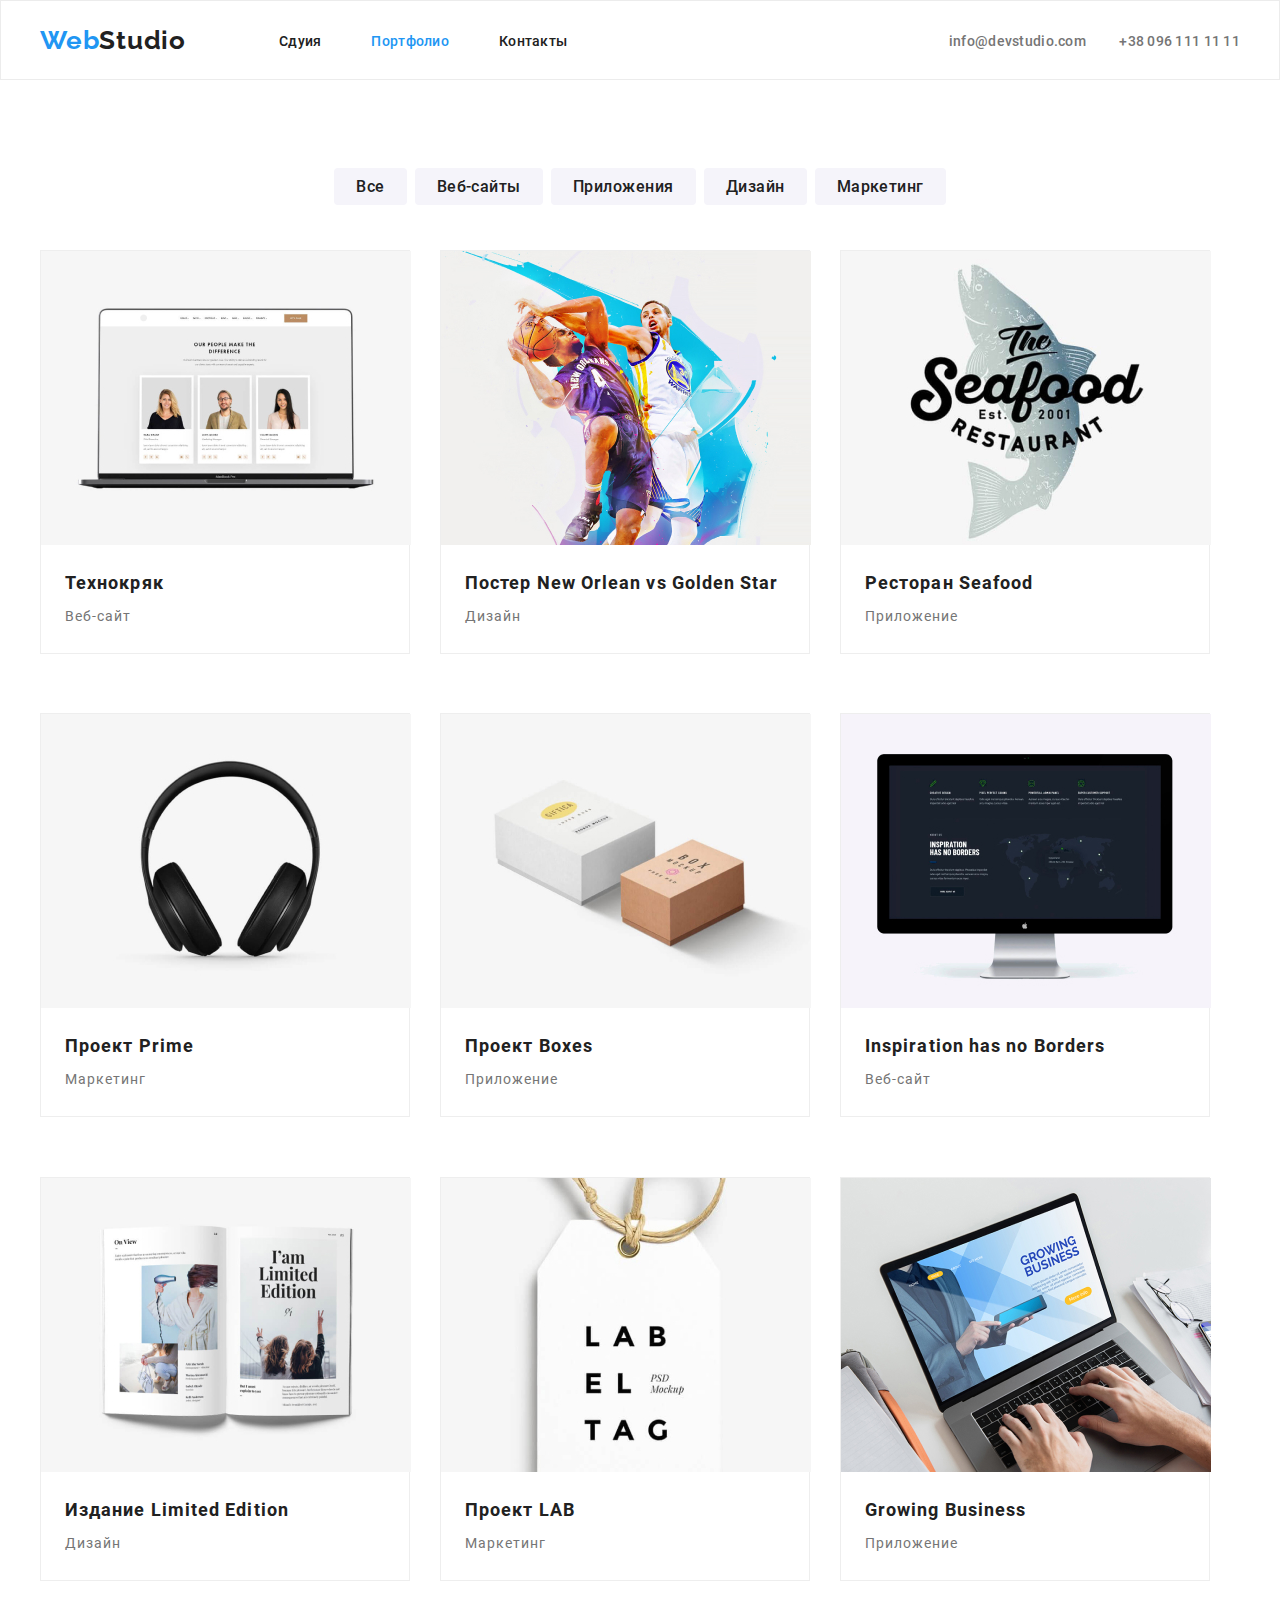
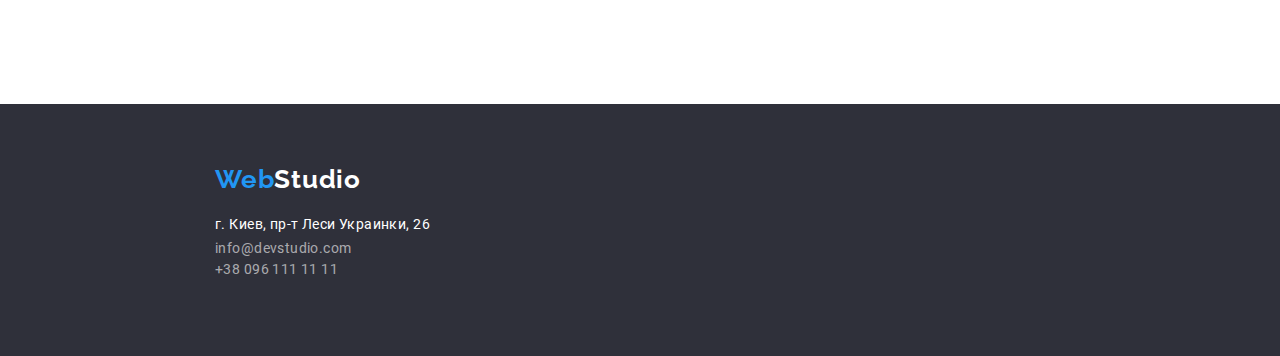
==== portfolio.html @ defc42d8 "Создание страниц index и portfolio" ====
<!DOCTYPE html>
<html lang="en">

<head>
    <meta charset="UTF-8" />
    <meta name="viewport" content="width=device-width, initial-scale=1.0" />
    <title>My third homework</title>
    <link rel="stylesheet" href="https://cdnjs.cloudflare.com/ajax/libs/modern-normalize/1.0.0/modern-normalize.min.css">
    <link href="https://fonts.googleapis.com/css2?family=Raleway:wght@700&display=swap" rel="stylesheet">
    <link rel="stylesheet" href="./css/styles.css">
</head>
<body>
    <!--hat-->
    <header class="had hag-port">
        <div class="container">
            <nav class="nav">
                <a class="logo logo-container" href="./index.html">Web<span class="logo-second">Studio</span></a>
                <ul class="menu-nav">
                    <li class="menu-item"><a href="./index.html" class="link">Сдуия</a></li>
                    <li class="menu-item"><a href="./portfolio.html" class="link current">Портфолио</a></li>
                    <li class="menu-item"><a href="#contacts" class="link">Контакты</a></li>
                </ul>
                <div class="cotacts-nav">
                    <a href="mailto:info@devstudio.com" class="link">info@devstudio.com</a>
                    <a href="tel:+380961111111" class="link">+38 096 111 11 11</a>
                </div>
            </nav>
        </div>
    </header>
    <!-- button-content -->
         <div class="container">
            <ul class="nav-content">
                <li class="element-cont">
                    <a href="" class="btn-port link">Все</a>
                </li>
                <li class="element-cont">
                    <a href="" class="btn-port link">Веб-сайты</a>
                </li>
                <li class="element-cont">
                    <a href="" class="btn-port link">Приложения</a>
                </li>
                <li class="element-cont">
                    <a href="" class="btn-port link">Дизайн</a>
                </li>
                <li class="element-cont">
                    <a href="" class="btn-port link">Маркетинг</a>
                </li>
            </ul>
        </div>
    <!-- content -->
    <section class="content-section">
        <h1 style="display: none;">Контент</h1>
        <div class="container-content">
            <ul class="container-fillihg">
                <li class="element">
                    <img src="./imges/technokriak.jpg" class="img-element" alt="laptop">
                    <b class="item-content">Технокряк</b>
                    <a href="/" class="link link-element">Веб-сайт</a>     
                </li>
                <li class="element">
                    <img src="./imges/design.jpg" alt="basketball players">
                    <b class="item-content">Постер New Orlean vs Golden Star</b>
                    <a href="/" class="link link-element">Дизайн</a>
                </li>
                <li class="element">
                    <img src="./imges/applications.jpg" alt="restaurant logo">
                    <b class="item-content">Ресторан Seafood</b>
                    <a href="/" class="link link-element">Приложение</a>
                </li>
                <li class="element">
                    <img src="./imges/marceting.jpg" alt="headphones">
                    <b class="item-content">Проект Prime</b>
                    <a href="/" class="link link-element">Маркетинг</a>
                </li>
                <li class="element">
                    <img src="./imges/application2.jpg" alt="boxes">
                    <b class="item-content">Проект Boxes</b>
                    <a href="/" class="link link-element">Приложение</a>
                </li>
                <li class="element">
                    <img src="./imges/web-site.jpg" alt="monitor">
                    <b class="item-content">Inspiration has no Borders</b>
                    <a href="/" class="link link-element">Веб-сайт</a>
                </li>
                <li class="element">
                    <img src="./imges/design2.jpg" alt="book">
                    <b class="item-content">Издание Limited Edition</b>
                    <a href="/" class="link link-element">Дизайн</a></li>
                <li class="element">
                    <img src="./imges/marceting2.jpg" alt="tag">
                    <b class="item-content">Проект LAB</b>
                    <a href="/" class="link link-element">Маркетинг</a>
                </li>
                <li class="element">
                    <img src="./imges/applications3.jpg" alt="working on a laptop">
                    <b class="item-content">Growing Business</b>
                    <a href="/" class="link link-element">Приложение</a>
                </li>
            </ul>
        </div>
    </section>
    <!--cellar-->
    <footer class="cellar">
        <div class="container-footer">
            <div class="logo-cellar"><a href="index.html" class="link"><span class="footer-logo">Web</span><span
                        class="footer-logo-second">Studio</span></a></div>
            <div class="container-contacts">
                <address id="contacts">
                    <div class="container-address">
                        <a href="https://goo.gl/maps/hYyRJfA977tLsEAp6" class="footer-map link" target="_blank"
                            rel="noreferrer noopener">г.
                            Киев, пр-т Леси Украинки, 26</a>
                        <a href="mailto:info@devstudio.com" class="connetion link">info@devstudio.com</a>
                        <a href="tel:+380961111111" class="connetion link">+38 096 111 11 11</a>
                    </div>
                </address>
            </div>
        </div>
    </footer>
    </body>   
    </html>
---- css/styles.css ----
/* roboto-regular - latin_cyrillic */
@font-face {
  font-family: "Roboto";
  font-style: normal;
  font-weight: 400;
  src: url("../fonts/roboto//roboto-v20-latin_cyrillic-regular.eot");
  src: local("Roboto"), local("Roboto-Regular"),
    url("../fonts/roboto//roboto-v20-latin_cyrillic-regular.eot?#iefix")
      format("embedded-opentype"),
    url("../fonts/roboto//roboto-v20-latin_cyrillic-regular.woff2")
      format("woff2"),
    url("../fonts/roboto//roboto-v20-latin_cyrillic-regular.woff")
      format("woff"),
    url("../fonts/roboto//roboto-v20-latin_cyrillic-regular.ttf")
      format("truetype"),
    url("../fonts/roboto//roboto-v20-latin_cyrillic-regular.svg#Roboto")
      format("svg");
}
/* roboto-500 - latin_cyrillic */
@font-face {
  font-family: "Roboto";
  font-style: normal;
  font-weight: 500;
  src: url("../fonts/roboto//roboto-v20-latin_cyrillic-500.eot");
  src: local("Roboto Medium"), local("Roboto-Medium"),
    url("../fonts/roboto//roboto-v20-latin_cyrillic-500.eot?#iefix")
      format("embedded-opentype"),
    url("../fonts/roboto//roboto-v20-latin_cyrillic-500.woff2") format("woff2"),
    url("../fonts/roboto//roboto-v20-latin_cyrillic-500.woff") format("woff"),
    url("../fonts/roboto//roboto-v20-latin_cyrillic-500.ttf") format("truetype"),
    url("../fonts/roboto//roboto-v20-latin_cyrillic-500.svg#Roboto")
      format("svg");
}
/* roboto-700 - latin_cyrillic */
@font-face {
  font-family: "Roboto";
  font-style: normal;
  font-weight: 700;
  src: url("../fonts/roboto//roboto-v20-latin_cyrillic-700.eot");
  src: local("Roboto Bold"), local("Roboto-Bold"),
    url("../fonts/roboto//roboto-v20-latin_cyrillic-700.eot?#iefix")
      format("embedded-opentype"),
    url("../fonts/roboto//roboto-v20-latin_cyrillic-700.woff2") format("woff2"),
    url("../fonts/roboto//roboto-v20-latin_cyrillic-700.woff") format("woff"),
    url("../fonts/roboto//roboto-v20-latin_cyrillic-700.ttf") format("truetype"),
    url("../fonts/roboto//roboto-v20-latin_cyrillic-700.svg#Roboto")
      format("svg");
}

/* font-family: "Raleway", sans-serif; */

:root {
  --main-text-cl: #757575;
  --link-text-cl: #2196f3;
  --black-text: #212121;
  --second-fon: #f5f4fa;
  --wight-text: #ffffff;
  --cellar-fon: #2f303a;
  --team-fon: #f5f4fa;
}

html {
  box-sizing: border-box;
}

body {
  font-family: "Roboto";
  font-size: 14px;
  line-height: 1.71;
  letter-spacing: 0.2em;
  color: var(--main-text-cl);
}

img {
  display: block;
  /* max-width: 100px; */
  height: auto;
}

.had {
  background-color: var(--wight-text);
  height: 80px;
}
.hag-port {
  background-color: var(--wight-text);
  border: 1px solid #ececec;
  margin-left: 0;
  margin-right: 0;
}

.container {
  width: 1230px;
  margin: 0 auto;
  padding-left: 15px;
  padding-right: 15px;
}
.container-nav {
  display: inline-flex;
}

.nav .link.current {
  color: var(--link-text-cl);
}
.logo {
  font-family: Raleway;
  font-weight: 700;
  font-size: 26px;
  line-height: 1.192;
  letter-spacing: 0.03em;
  color: #2196f3;
  text-decoration: none;
}
.logo-second {
  font-family: Raleway;
  font-weight: 700;
  font-size: 26px;
  line-height: 1.192;
  letter-spacing: 0.03em;
  color: #212121;
}

.logo-container {
  margin-right: 93px;
  margin-top: 24px;
  margin-bottom: 25px;
}

.nav {
  font-family: Roboto;
  font-weight: 500;
  font-size: 14px;
  line-height: 1.142;
  letter-spacing: 0.02em;
  color: var(--black-text);
  text-decoration: none;
  list-style: none;

  display: flex;
  align-items: center;
}

.cotacts-nav {
  color: var(--main-text-cl);

  margin-left: auto;
}

.cotacts-nav .link + .link {
  margin-left: 30px;
}

.link {
  color: inherit;
  text-decoration: none;
}

.link:hover,
.link:focus {
  color: var(--link-text-cl);
}

.menu-nav {
  margin-top: 0;
  margin-bottom: 0;
  list-style: none;
  display: inline-flex;
  padding-left: 0px;
}

.menu-item {
  display: block;
  padding-top: 32px;
  padding-bottom: 32px;
}

.menu-item:not(:last-child) {
  margin-right: 50px;
}

.container-hero {
  width: 1600px;
  margin: 0 auto;
  padding-left: 15px;
  padding-right: 15px;
}

.hero {
  text-align: center;
  margin-bottom: 94px;
  height: 600px;
}
.hero-title {
  margin-top: 0;
  margin-bottom: 30px;
  margin-left: 452px;
  margin-right: 452px;
  padding-top: 200px;
  font-family: Roboto;
  font-weight: 900;
  font-size: 44px;
  line-height: 1.36;
  letter-spacing: 0.06em;
  text-transform: uppercase;
  color: var(--wight-text);
  width: 696px;
}

.btn-port:hover,
.btn-port:focus {
  background-color: var(--link-text-cl);
  box-shadow: 0px 3px 1px rgba(0, 0, 0, 0.1), 0px 1px 2px rgba(0, 0, 0, 0.08),
    0px 2px 2px rgba(0, 0, 0, 0.12);
  color: var(--wight-text);
}

.btn-port:active {
  background-color: var(--link-text-cl);
  box-shadow: 0px 3px 1px rgba(0, 0, 0, 0.1), 0px 1px 2px rgba(0, 0, 0, 0.08),
    0px 2px 2px rgba(0, 0, 0, 0.12);
  color: var(--wight-text);
}

.btn-port {
  background: var(--second-fon);
  width: 73px;
  padding-right: 22px;
  padding-left: 22px;
  padding-top: 9px;
  padding-bottom: 9px;
  border-radius: 4px;
  text-align: center;
  border: none;
  font-family: "Roboto";
  font-weight: 500;
  font-size: 16px;
  line-height: 1.62;
  letter-spacing: 0.03em;
  color: var(--black-text);
}

.btn {
  display: block;
  border: none;
  padding-right: 32px;
  padding-left: 32px;
  padding-top: 10px;
  padding-bottom: 10px;
  color: var(--wight-text);
  background: var(--link-text-cl);
  box-shadow: 0px 4px 4px rgba(0, 0, 0, 0.15);
  border-radius: 4px;
  text-align: center;
  width: 200px;
  height: 50px;
  margin-bottom: 200px;
  margin-left: auto;
  margin-right: auto;
}

.btn-position {
  padding-bottom: 210px;
}

.btn-content {
  display: inline-block;
  font-family: inherit;
  font-weight: 500;
  font-size: 16px;
  line-height: 1.62;
  text-align: center;
  letter-spacing: 0.03em;
  color: var(--title-text-cl);
  border-radius: 4px;
}

.nav-content {
  display: flex;
  justify-content: center;
  list-style: none;
  margin-bottom: 0;
  margin-top: 0;
  padding-left: 0px;
  padding-top: 94px;
  padding-bottom: 50px;
}

.element-cont {
  margin-right: 8px;
}

.nav-content .element-cont:last-of-type {
  margin-right: 0px;
}

.content-section {
  padding-bottom: 94px;
}

.item-content {
  display: block;
  padding-top: 20px;
  padding-bottom: 4px;
  padding-left: 24px;
}

.container-content {
  width: 1230px;
  padding-left: 15px;
  padding-right: 15px;
  margin-left: auto;
  margin-right: auto;
}

.container-fillihg .link {
  padding-bottom: 20px;
  display: block;
  padding-left: 24px;
  letter-spacing: 1px;
}

.container-fillihg b {
  font-family: Roboto;
  font-style: normal;
  font-size: 18px;
  line-height: 2;
  letter-spacing: 0.06em;
  color: var(--black-text);
}

.container-fillihg {
  display: flex;
  flex-wrap: wrap;
  list-style: none;
  padding-left: 0;
  margin-top: 0px;
  margin-bottom: 0;
  width: 1170px;
  height: 1360px;
}

.element {
  width: 370px;
  height: 404px;
  margin-right: 30px;
  margin-bottom: 30px;
  border: 1px solid #eeeeee;
}

.element:nth-child(3n) {
  margin-right: 0;
}

.element:nth-last-child(-n + 3) {
  margin-bottom: 0;
}

.element:hover {
  background: #ffffff;
  border: 1px solid #eeeeee;
  box-shadow: 0px 1px 1px rgba(0, 0, 0, 0.12), 0px 4px 4px rgba(0, 0, 0, 0.06),
    1px 4px 6px rgba(0, 0, 0, 0.16);
}

.features-section {
  list-style: none;
}

.img-element {
  margin-right: 0;
}

.container-features img {
  margin-left: auto;
  margin-right: auto;
  margin-bottom: 55px;
}

.container-features {
  display: inline-flex;
  margin-top: 0;
  margin-bottom: 0;
  list-style: none;
}

.section-features {
  background-color: var(--wight-text);
  padding-bottom: 94px;
}
.container-features .section-label {
  display: flex;
  margin-bottom: 0;
  margin-top: 0;
}

.text {
  font-family: Roboto;
  font-weight: normal;
  font-size: 14px;
  line-height: 171%;
  letter-spacing: 0.03em;
  color: var(--main-text-cl);
  padding: 0px 30px 0px 0px;
  margin: 0;
}

.title-section-title {
  font-family: Roboto;
  font-weight: 700;
  font-size: 14px;
  line-height: 1.142;
  letter-spacing: 0.03em;
  text-transform: uppercase;
  color: var(--black-text);

  padding-bottom: 10px;
  margin-bottom: 0;
  margin-top: 0;
}

.container-activity {
  display: inline-flex;
}

.contsiner-activity {
  margin-top: 0px;
  padding-bottom: 94px;
}

.container-activity img {
  margin-right: 30px;
}

.container-activity img:nth-child(3n) {
  margin-right: 0;
}

.section-title {
  font-family: "Roboto";
  font-weight: 700;
  font-size: 36px;
  line-height: 1.166;
  text-align: center;
  letter-spacing: 0.03em;
  color: var(--black-text);

  padding-bottom: 50px;
  margin-bottom: 0;
  margin-top: 0;
}

.container-time {
  display: inline-flex;
  padding-left: 215px;
  padding-right: 0;
}

.section-team {
  width: 1600px;
  height: 648px;
  margin-left: auto;
  margin-right: auto;
  margin-top: 0px;
}

.team-title {
  font-family: "Roboto";
  font-weight: 500;
  font-size: 16px;
  line-height: 1.18;
  text-align: center;
  letter-spacing: 0.03em;
  color: var(--black-text);

  display: block;
  padding-top: 30px;
  padding-bottom: 10px;
}

.team {
  background-color: var(--team-fon);
}

.team h4 {
  padding-top: 94px;
}

.team p {
  font-family: Roboto;
  font-size: 16px;
  line-height: 1.18;
  text-align: center;
  letter-spacing: 0.03em;
  color: var(--main-text-cl);

  margin-top: 0;
  margin-bottom: 0;
  text-align: center;
  padding-bottom: 28px;
}

.conainer-time-item {
  width: 270px;
  height: 368px;
  margin-right: 30px;
  background-color: var(--wight-text);
  box-shadow: 0px 1px 3px rgba(0, 0, 0, 0.12), 0px 1px 1px rgba(0, 0, 0, 0.14),
    0px 2px 1px rgba(0, 0, 0, 0.2);
  border-radius: 0px 0px 4px 4px;
}

.conainer-time-item:nth-child(4n) {
  margin-right: 0;
}

.partners-section {
  padding-top: 94px;
  padding-bottom: 94px;
}

.container-partners {
  display: inline-flex;
  margin-top: 0;
  list-style: none;
  margin-bottom: 0;
}
.container-partners img {
  margin-right: 30px;
}

.container-partners img:nth-child(3n) {
  margin-right: 0;
}

.cellar {
  background-color: var(--cellar-fon);
  display: block;
}

.container-footer {
  width: 1600px;
  height: 252px;
  margin: 0 auto;
  padding-left: 215px;
}

.container-contacts {
  flex-wrap: wrap-reverse;
}

.footer-logo {
  font-family: Raleway;
  font-weight: 700;
  font-size: 26px;
  line-height: 1.192;
  letter-spacing: 0.03em;
  color: #2196f3;
}

.logo-cellar {
  padding-bottom: 20px;
  padding-top: 60px;
  padding-right: 0;
  padding-left: 0;
}

.footer-logo-second {
  font-family: Raleway;
  font-weight: 700;
  font-size: 26px;
  line-height: 1.192;
  letter-spacing: 0.03em;
  color: #ffffff;
}
.container-address {
  display: flex;
  flex-direction: column;
}

.container-address .link {
  width: 231px;
  height: 21px;
}

.footer-map {
  font-family: Roboto;
  font-size: 14px;
  line-height: 1.171;
  letter-spacing: 0.03em;
  color: var(--wight-text);
  font-style: normal;
  font-weight: normal;
  padding-bottom: 9px;
}

.connetion {
  padding-bottom: 9px;
  font-family: Roboto;
  font-style: normal;
  font-size: 14px;
  line-height: 171%;

  letter-spacing: 0.03em;

  color: rgba(255, 255, 255, 0.6);
}

.footer-social {
  font-family: Roboto;
  font-weight: 700;
  font-size: 14px;
  line-height: 1.142;
  letter-spacing: 0.03em;
  text-transform: uppercase;
  color: var(--wight-text);
}
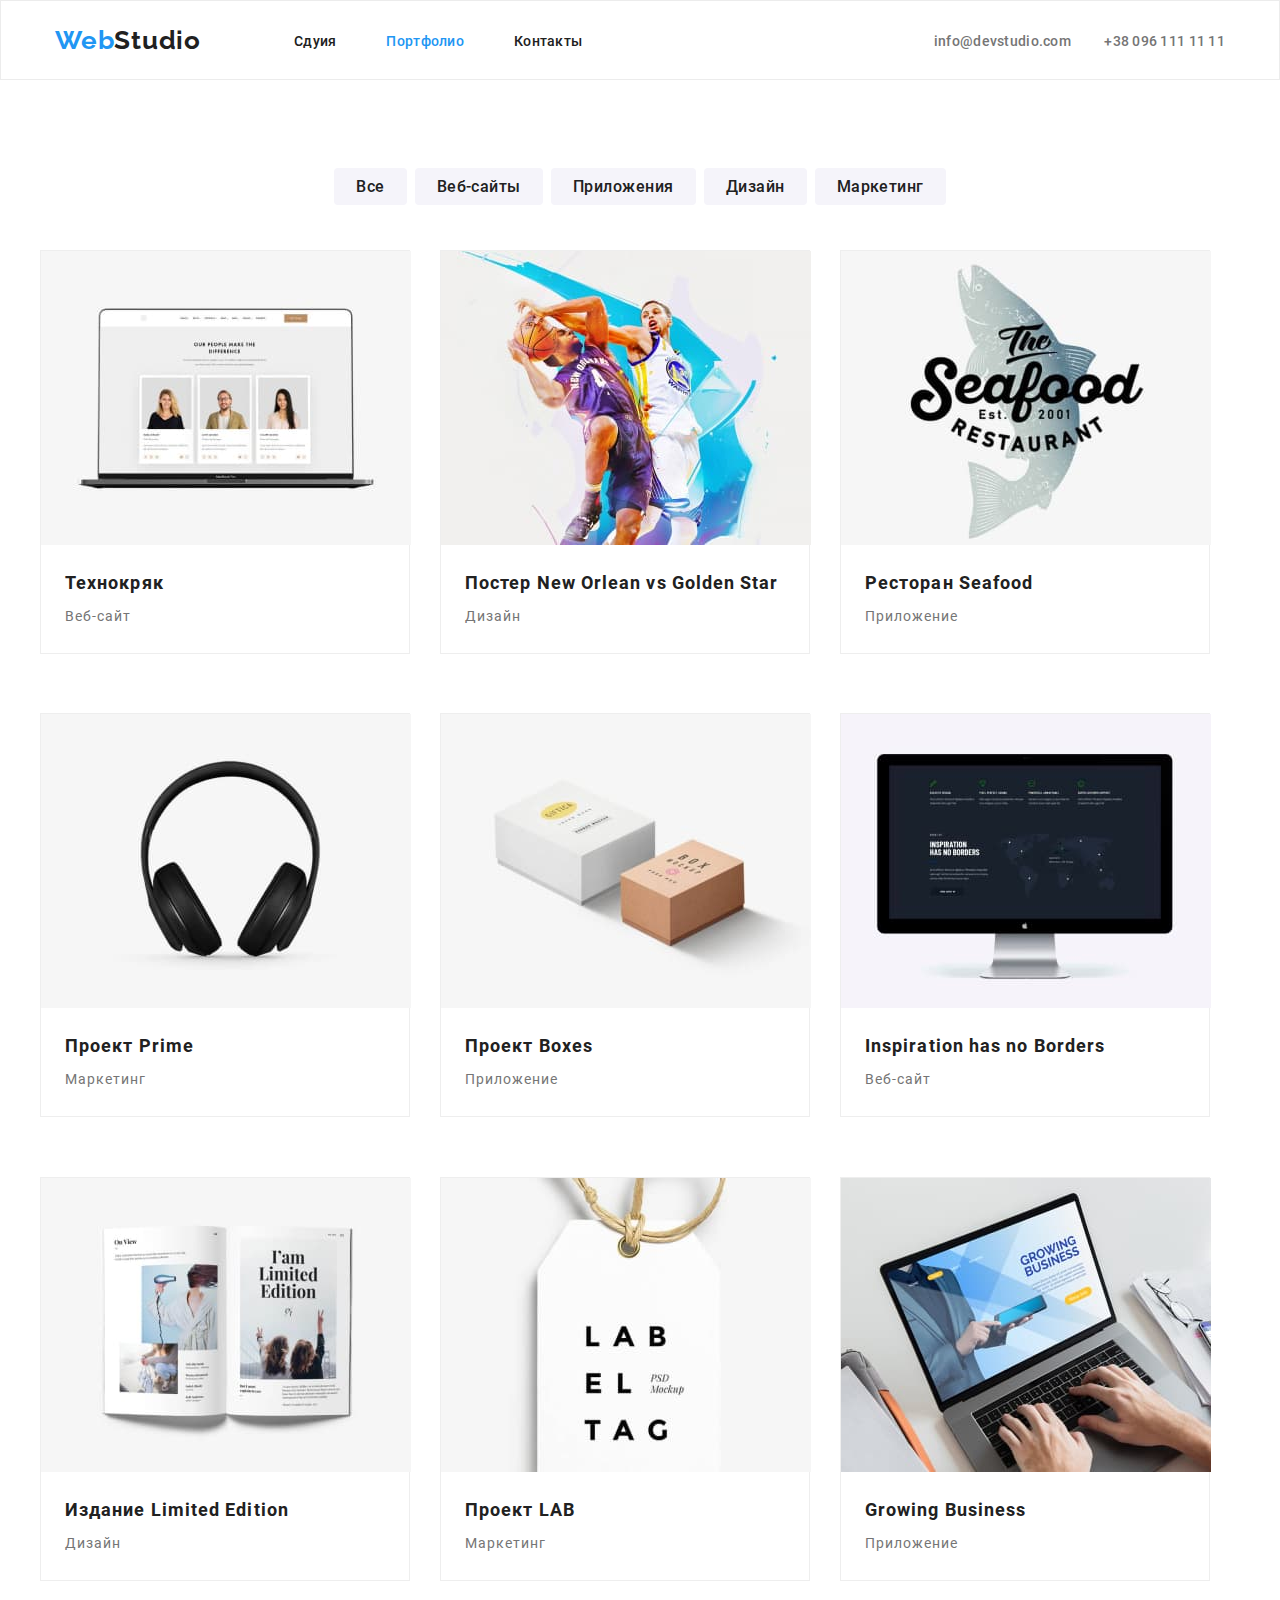
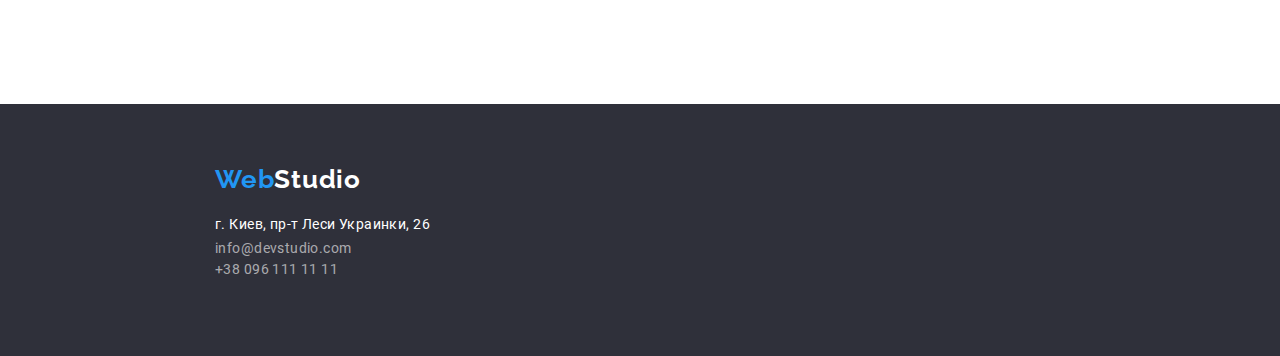
==== commit 7090caa5: "section partners" ====
--- a/portfolio.html
+++ b/portfolio.html
@@ -53,46 +53,46 @@
         <div class="container-content">
             <ul class="container-fillihg">
                 <li class="element">
-                    <img src="./imges/technokriak.jpg" class="img-element" alt="laptop">
+                    <img src="./images/technokriak.jpg" class="img-element" alt="laptop">
                     <b class="item-content">Технокряк</b>
                     <a href="/" class="link link-element">Веб-сайт</a>     
                 </li>
                 <li class="element">
-                    <img src="./imges/design.jpg" alt="basketball players">
+                    <img src="./images/design.jpg" alt="basketball players">
                     <b class="item-content">Постер New Orlean vs Golden Star</b>
                     <a href="/" class="link link-element">Дизайн</a>
                 </li>
                 <li class="element">
-                    <img src="./imges/applications.jpg" alt="restaurant logo">
+                    <img src="./images/applications.jpg" alt="restaurant logo">
                     <b class="item-content">Ресторан Seafood</b>
                     <a href="/" class="link link-element">Приложение</a>
                 </li>
                 <li class="element">
-                    <img src="./imges/marceting.jpg" alt="headphones">
+                    <img src="./images/marceting.jpg" alt="headphones">
                     <b class="item-content">Проект Prime</b>
                     <a href="/" class="link link-element">Маркетинг</a>
                 </li>
                 <li class="element">
-                    <img src="./imges/application2.jpg" alt="boxes">
+                    <img src="./images/application2.jpg" alt="boxes">
                     <b class="item-content">Проект Boxes</b>
                     <a href="/" class="link link-element">Приложение</a>
                 </li>
                 <li class="element">
-                    <img src="./imges/web-site.jpg" alt="monitor">
+                    <img src="./images/web-site.jpg" alt="monitor">
                     <b class="item-content">Inspiration has no Borders</b>
                     <a href="/" class="link link-element">Веб-сайт</a>
                 </li>
                 <li class="element">
-                    <img src="./imges/design2.jpg" alt="book">
+                    <img src="./images/design2.jpg" alt="book">
                     <b class="item-content">Издание Limited Edition</b>
                     <a href="/" class="link link-element">Дизайн</a></li>
                 <li class="element">
-                    <img src="./imges/marceting2.jpg" alt="tag">
+                    <img src="./images/marceting2.jpg" alt="tag">
                     <b class="item-content">Проект LAB</b>
                     <a href="/" class="link link-element">Маркетинг</a>
                 </li>
                 <li class="element">
-                    <img src="./imges/applications3.jpg" alt="working on a laptop">
+                    <img src="./images/applications3.jpg" alt="working on a laptop">
                     <b class="item-content">Growing Business</b>
                     <a href="/" class="link link-element">Приложение</a>
                 </li>
--- a/css/styles.css
+++ b/css/styles.css
@@ -57,6 +57,7 @@
   --wight-text: #ffffff;
   --cellar-fon: #2f303a;
   --team-fon: #f5f4fa;
+  --icon-cl: #afb1b8;
 }
 
 html {
@@ -89,7 +90,7 @@
 }
 
 .container {
-  width: 1230px;
+  width: 1200px;
   margin: 0 auto;
   padding-left: 15px;
   padding-right: 15px;
@@ -188,6 +189,16 @@
   text-align: center;
   margin-bottom: 94px;
   height: 600px;
+  /* ;
+  width: 1600px;
+  margin-left: auto;
+  margin-right: auto; */
+
+  background-image: url(../imges/application-team.jpg);
+  background-position: center;
+  background-repeat: no-repeat;
+  object-fit: cover;
+  background-size: contain;
 }
 .hero-title {
   margin-top: 0;
@@ -369,22 +380,77 @@
   margin-right: 0;
 }
 
-.container-features img {
-  margin-left: auto;
-  margin-right: auto;
-  margin-bottom: 55px;
-}
-
 .container-features {
   display: inline-flex;
   margin-top: 0;
   margin-bottom: 0;
   list-style: none;
+  padding-left: 0;
+}
+
+.item-features {
+  margin-right: 30px;
+}
+
+.item-features:nth-child(4n) {
+  margin-right: 0;
+}
+
+.icon-one::before {
+  display: block;
+  content: "";
+  width: 270px;
+  height: 120px;
+  background-position: center;
+  background-repeat: no-repeat;
+  background-image: url(../imges/icon-one.png);
+  margin-bottom: 30px;
+  /* background-color: var(--second-fon);
+  border-radius: 4px; */
+}
+
+.icon-two::before {
+  display: block;
+  content: "";
+  width: 270px;
+  height: 120px;
+  background-position: center;
+  background-repeat: no-repeat;
+  background-image: url(../imges/icon-two.png);
+  margin-bottom: 30px;
+  /* background-color: var(--second-fon);
+  border-radius: 4px; */
+}
+
+.icon-three::before {
+  display: block;
+  content: "";
+  width: 270px;
+  height: 120px;
+  background-position: center;
+  background-repeat: no-repeat;
+  background-image: url(../imges/icon-three.png);
+  margin-bottom: 30px;
+  /* background-color: var(--second-fon);
+  border-radius: 4px; */
+}
+
+.icon-fore::before {
+  display: block;
+  content: "";
+  width: 270px;
+  height: 120px;
+  background-position: center;
+  background-repeat: no-repeat;
+  background-image: url(../imges/icone-fore.png);
+  margin-bottom: 30px;
+  /* background-color: var(--second-fon);
+  border-radius: 4px; */
 }
 
 .section-features {
   background-color: var(--wight-text);
-  padding-bottom: 94px;
+  margin-bottom: 94px;
 }
 .container-features .section-label {
   display: flex;
@@ -396,10 +462,10 @@
   font-family: Roboto;
   font-weight: normal;
   font-size: 14px;
-  line-height: 171%;
+  line-height: 1.71;
   letter-spacing: 0.03em;
   color: var(--main-text-cl);
-  padding: 0px 30px 0px 0px;
+  padding: 0px 0px 0px 0px;
   margin: 0;
 }
 
@@ -412,8 +478,8 @@
   text-transform: uppercase;
   color: var(--black-text);
 
-  padding-bottom: 10px;
-  margin-bottom: 0;
+  padding-bottom: 0px;
+  margin-bottom: 10px;
   margin-top: 0;
 }
 
@@ -472,8 +538,8 @@
   color: var(--black-text);
 
   display: block;
-  padding-top: 30px;
-  padding-bottom: 10px;
+  margin-top: 30px;
+  margin-bottom: 10px;
 }
 
 .team {
@@ -495,13 +561,51 @@
   margin-top: 0;
   margin-bottom: 0;
   text-align: center;
-  padding-bottom: 28px;
+  margin-bottom: 16px;
+}
+
+.social-icon {
+  display: flex;
+  justify-content: center;
+  padding-left: 32px;
+  padding-right: 32px;
+}
+
+.social-icon-item:not(:last-child) {
+  margin-right: 10px;
+}
+
+.social-icon-link {
+  display: flex;
+  justify-content: center;
+  align-items: center;
+  width: 44px;
+  height: 44px;
+  background-color: var(--wight-text);
+  border-radius: 50%;
+}
+
+.social-icon-link:hover .social-icon-svg,
+.social-icon-link:focus .social-icon-svg {
+  fill: var(--wight-text);
+}
+
+.social-icon-link:hover,
+.social-icon-link:focus {
+  background-color: var(--link-text-cl);
+}
+
+.social-icon-svg {
+  width: 20px;
+  height: 20px;
+  fill: var(--icon-cl);
 }
 
 .conainer-time-item {
   width: 270px;
-  height: 368px;
+  height: 428px;
   margin-right: 30px;
+  padding-bottom: 30px;
   background-color: var(--wight-text);
   box-shadow: 0px 1px 3px rgba(0, 0, 0, 0.12), 0px 1px 1px rgba(0, 0, 0, 0.14),
     0px 2px 1px rgba(0, 0, 0, 0.2);
@@ -519,16 +623,42 @@
 
 .container-partners {
   display: inline-flex;
-  margin-top: 0;
+  margin: 0;
   list-style: none;
-  margin-bottom: 0;
-}
-.container-partners img {
-  margin-right: 30px;
-}
-
-.container-partners img:nth-child(3n) {
-  margin-right: 0;
+  padding-left: 0;
+}
+
+.partners-icon-item {
+}
+.partners-icon-svg {
+  width: 170px;
+  height: 90px;
+  fill: var(--icon-cl);
+}
+
+.partners-icon-link {
+  display: flex;
+  justify-content: center;
+  align-items: center;
+  width: 170px;
+  height: 90px;
+  background-color: var(--wight-text);
+  border-radius: 4px;
+  border: 1px solid var(--icon-cl);
+}
+
+.partners-icon-item:not(:last-child) {
+  margin-right: 10px;
+}
+
+.partners-icon-link:hover .partners-icon-svg,
+.partners-icon-link:focus .partners-icon-svg {
+  fill: var(--link-text-cl);
+}
+
+.partners-icon-link:hover,
+.partners-icon-link:focus {
+  background-color: var(--wight-text);
 }
 
 .cellar {
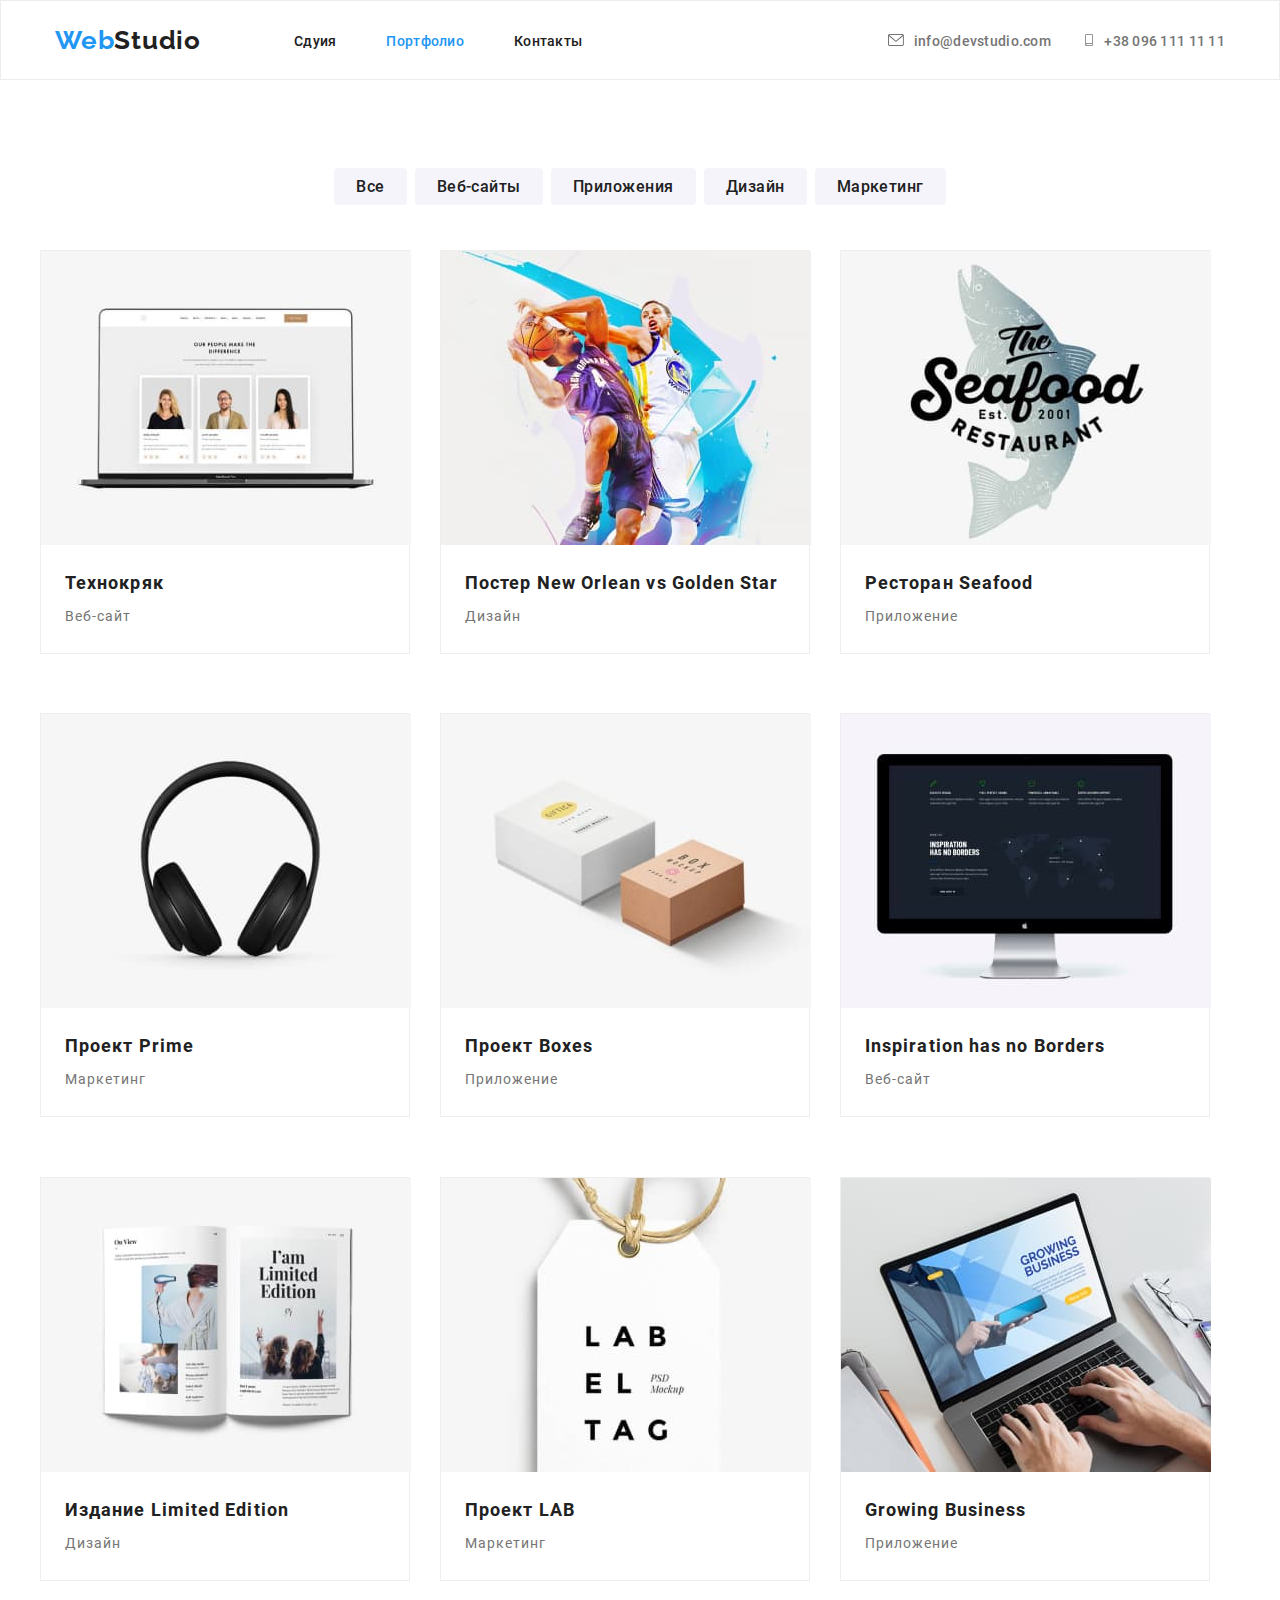
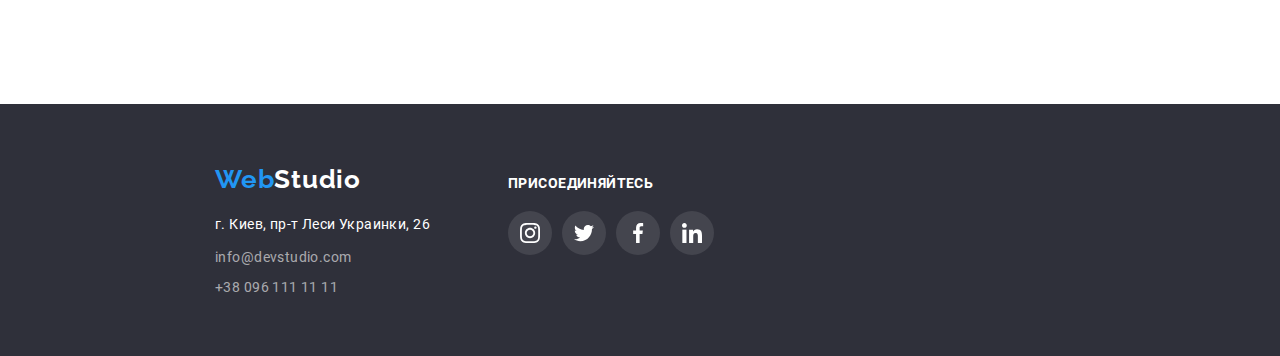
==== commit d2478ddd: "completion of work" ====
--- a/portfolio.html
+++ b/portfolio.html
@@ -21,8 +21,14 @@
                     <li class="menu-item"><a href="#contacts" class="link">Контакты</a></li>
                 </ul>
                 <div class="cotacts-nav">
-                    <a href="mailto:info@devstudio.com" class="link">info@devstudio.com</a>
-                    <a href="tel:+380961111111" class="link">+38 096 111 11 11</a>
+                    <a class="cotacts-nav-link link" href="mailto:info@devstudio.com">
+                        <svg class="contacts-emil-svg">
+                            <use href="./images/sprite.svg#icon-email"></use>
+                        </svg>info@devstudio.com</a>
+                    <a class="cotacts-nav-link link" href="tel:+380961111111">
+                        <svg class="contacts-phone-svg">
+                            <use href="./images/sprite.svg#icon-smartphone"></use>
+                        </svg>+38 096 111 11 11</a>
                 </div>
             </nav>
         </div>
@@ -102,18 +108,50 @@
     <!--cellar-->
     <footer class="cellar">
         <div class="container-footer">
-            <div class="logo-cellar"><a href="index.html" class="link"><span class="footer-logo">Web</span><span
-                        class="footer-logo-second">Studio</span></a></div>
-            <div class="container-contacts">
-                <address id="contacts">
-                    <div class="container-address">
-                        <a href="https://goo.gl/maps/hYyRJfA977tLsEAp6" class="footer-map link" target="_blank"
-                            rel="noreferrer noopener">г.
-                            Киев, пр-т Леси Украинки, 26</a>
-                        <a href="mailto:info@devstudio.com" class="connetion link">info@devstudio.com</a>
-                        <a href="tel:+380961111111" class="connetion link">+38 096 111 11 11</a>
-                    </div>
-                </address>
+            <div class="container-footer-pocion">
+                <div class="logo-cellar"><a href="index.html" class="link"><span class="footer-logo">Web</span><span
+                            class="footer-logo-second">Studio</span></a>
+                </div>
+                <div class="container-contacts">
+                    <address id="contacts">
+                        <div class="container-address">
+                            <a href="https://goo.gl/maps/hYyRJfA977tLsEAp6" class="footer-map link" target="_blank"
+                                rel="noreferrer noopener">г.
+                                Киев, пр-т Леси Украинки, 26</a>
+                            <a href="mailto:info@devstudio.com" class="connetion link">info@devstudio.com</a>
+                            <a href="tel:+380961111111" class="connetion link">+38 096 111 11 11</a>
+                        </div>
+                    </address>
+                </div>
+            </div>
+            <div class="social-cellar-icon">
+                <b class="footer-social">присоединяйтесь</b>
+                <ul class="features-section social-icon">
+                    <li class="social-icon-item"><a class="social-icon-link" href="https://www.instagram.com/"
+                            target="blank" rel="noreferrer noopener" aria-label="Instagram">
+                            <svg class="social-icon-svg">
+                                <use href="./images/sprite.svg#icon-insta"></use>
+                            </svg>
+                        </a></li>
+                    <li class="social-icon-item"><a class="social-icon-link" href="https://twitter.com/" target="blank"
+                            rel="noreferrer noopener" aria-label="Twitter">
+                            <svg class="social-icon-svg">
+                                <use href="./images/sprite.svg#icon-twit"></use>
+                            </svg>
+                        </a></li>
+                    <li class="social-icon-item"><a class="social-icon-link" href="https://www.facebook.com/" target="blank"
+                            rel="noreferrer noopener" aria-label="Facebook">
+                            <svg class="social-icon-svg">
+                                <use href="./images/sprite.svg#icon-face"></use>
+                            </svg>
+                        </a></li>
+                    <li class="social-icon-item"><a class="social-icon-link" href="https://www.linkedin.com/" target="blank"
+                            rel="noreferrer noopener" aria-label="LinkedIn">
+                            <svg class="social-icon-svg">
+                                <use href="./images/sprite.svg#icon-linc"></use>
+                            </svg>
+                        </a></li>
+                </ul>
             </div>
         </div>
     </footer>
--- a/css/styles.css
+++ b/css/styles.css
@@ -140,6 +140,30 @@
   align-items: center;
 }
 
+.contacts-emil-svg {
+  width: 16px;
+  height: 12px;
+  fill: var(--main-text-cl);
+  margin-right: 10px;
+}
+
+.contacts-phone-svg {
+  width: 10px;
+  height: 12px;
+  fill: var(--main-text-cl);
+  margin-right: 10px;
+}
+
+.cotacts-nav-link:hover .contacts-emil-svg,
+.cotacts-nav-link:focus .contacts-emil-svg {
+  fill: var(--link-text-cl);
+}
+
+.cotacts-nav-link:hover .contacts-phone-svg,
+.cotacts-nav-link:focus .contacts-phone-svg {
+  fill: var(--link-text-cl);
+}
+
 .cotacts-nav {
   color: var(--main-text-cl);
 
@@ -194,7 +218,7 @@
   margin-left: auto;
   margin-right: auto; */
 
-  background-image: url(../imges/application-team.jpg);
+  background-image: url(../images/application-team.jpg);
   background-position: center;
   background-repeat: no-repeat;
   object-fit: cover;
@@ -403,7 +427,7 @@
   height: 120px;
   background-position: center;
   background-repeat: no-repeat;
-  background-image: url(../imges/icon-one.png);
+  background-image: url(../images/img-one.png);
   margin-bottom: 30px;
   /* background-color: var(--second-fon);
   border-radius: 4px; */
@@ -416,7 +440,7 @@
   height: 120px;
   background-position: center;
   background-repeat: no-repeat;
-  background-image: url(../imges/icon-two.png);
+  background-image: url(../images/img-two.png);
   margin-bottom: 30px;
   /* background-color: var(--second-fon);
   border-radius: 4px; */
@@ -429,7 +453,7 @@
   height: 120px;
   background-position: center;
   background-repeat: no-repeat;
-  background-image: url(../imges/icon-three.png);
+  background-image: url(../images/img-three.png);
   margin-bottom: 30px;
   /* background-color: var(--second-fon);
   border-radius: 4px; */
@@ -442,7 +466,7 @@
   height: 120px;
   background-position: center;
   background-repeat: no-repeat;
-  background-image: url(../imges/icone-fore.png);
+  background-image: url(../images/img-fore.png);
   margin-bottom: 30px;
   /* background-color: var(--second-fon);
   border-radius: 4px; */
@@ -628,8 +652,6 @@
   padding-left: 0;
 }
 
-.partners-icon-item {
-}
 .partners-icon-svg {
   width: 170px;
   height: 90px;
@@ -648,12 +670,13 @@
 }
 
 .partners-icon-item:not(:last-child) {
-  margin-right: 10px;
+  margin-right: 30px;
 }
 
 .partners-icon-link:hover .partners-icon-svg,
 .partners-icon-link:focus .partners-icon-svg {
   fill: var(--link-text-cl);
+  border: 1px solid var(--link-text-cl);
 }
 
 .partners-icon-link:hover,
@@ -672,9 +695,13 @@
   margin: 0 auto;
   padding-left: 215px;
 }
-
-.container-contacts {
+.container-footer .container-contacts {
   flex-wrap: wrap-reverse;
+}
+
+.cellar .container-footer {
+  display: flex;
+  align-items: baseline;
 }
 
 .footer-logo {
@@ -691,6 +718,7 @@
   padding-top: 60px;
   padding-right: 0;
   padding-left: 0;
+  margin-right: 147px;
 }
 
 .footer-logo-second {
@@ -711,6 +739,10 @@
   height: 21px;
 }
 
+.container-address a:not(:last-child) {
+  margin-bottom: 9px;
+}
+
 .footer-map {
   font-family: Roboto;
   font-size: 14px;
@@ -719,11 +751,11 @@
   color: var(--wight-text);
   font-style: normal;
   font-weight: normal;
-  padding-bottom: 9px;
+  /* margin-bottom: 9px; */
 }
 
 .connetion {
-  padding-bottom: 9px;
+  /* margin-bottom: 9px; */
   font-family: Roboto;
   font-style: normal;
   font-size: 14px;
@@ -742,4 +774,25 @@
   letter-spacing: 0.03em;
   text-transform: uppercase;
   color: var(--wight-text);
-}
+
+  display: block;
+  margin-bottom: 20px;
+}
+
+.social-cellar-icon .social-icon-link {
+  background-color: rgba(255, 255, 255, 0.1);
+}
+
+.social-cellar-icon .social-icon-svg {
+  fill: var(--wight-text);
+}
+
+.social-icon-link:hover,
+.social-icon-link:focus {
+  background-color: var(--link-text-cl);
+}
+
+.social-cellar-icon .social-icon {
+  padding: 0;
+  margin: 0;
+}
